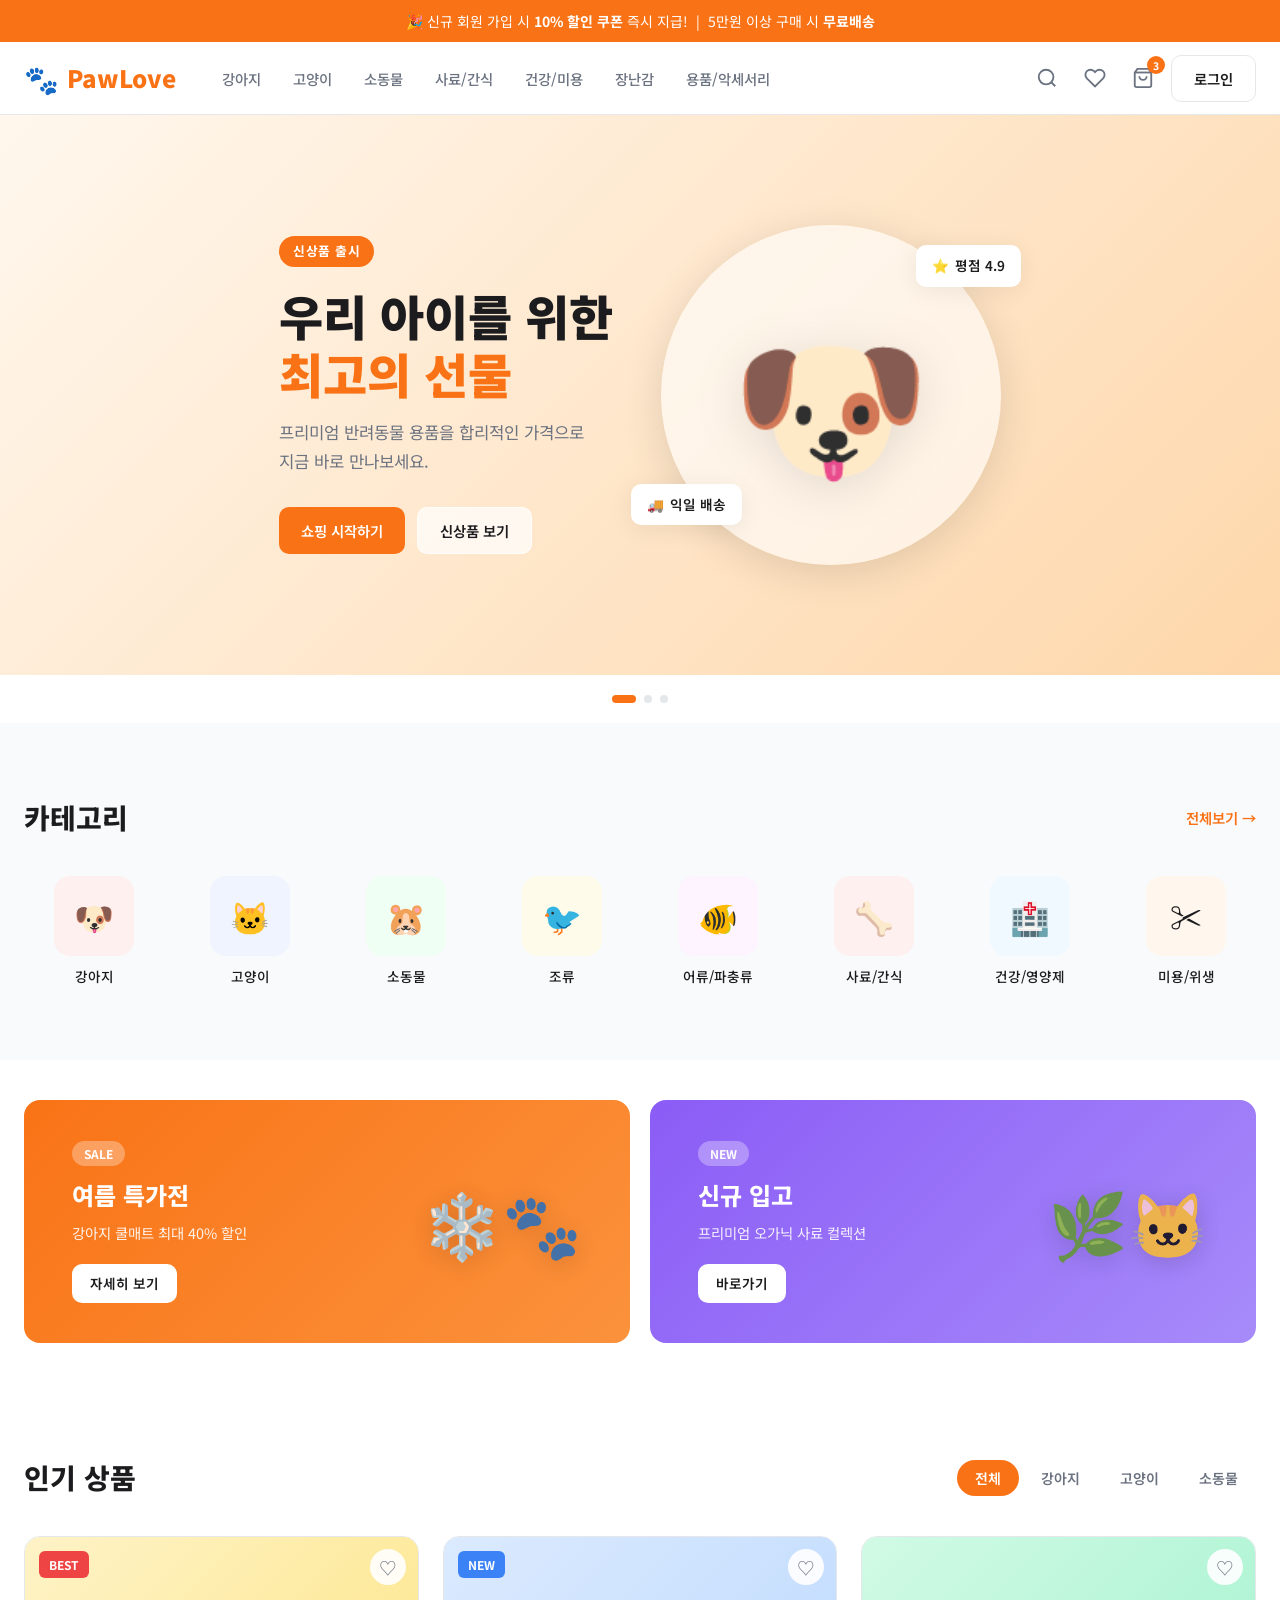
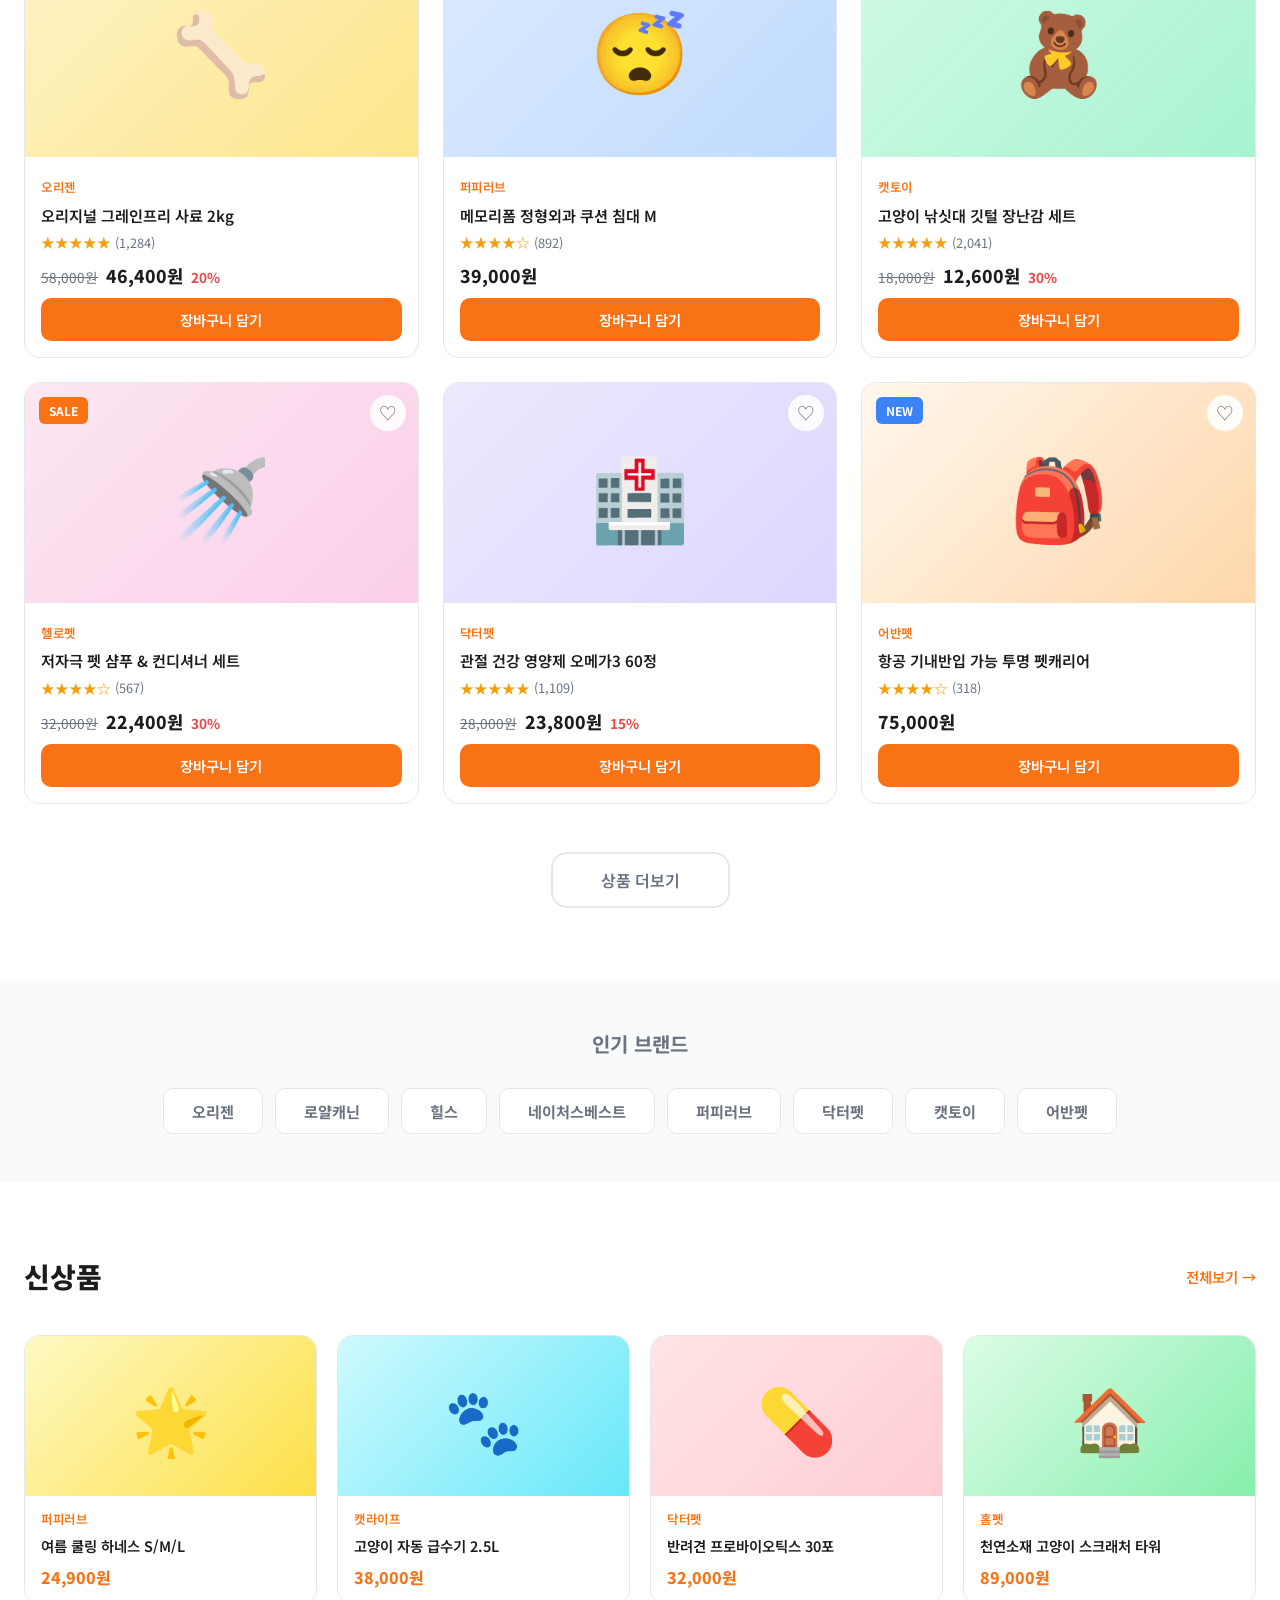
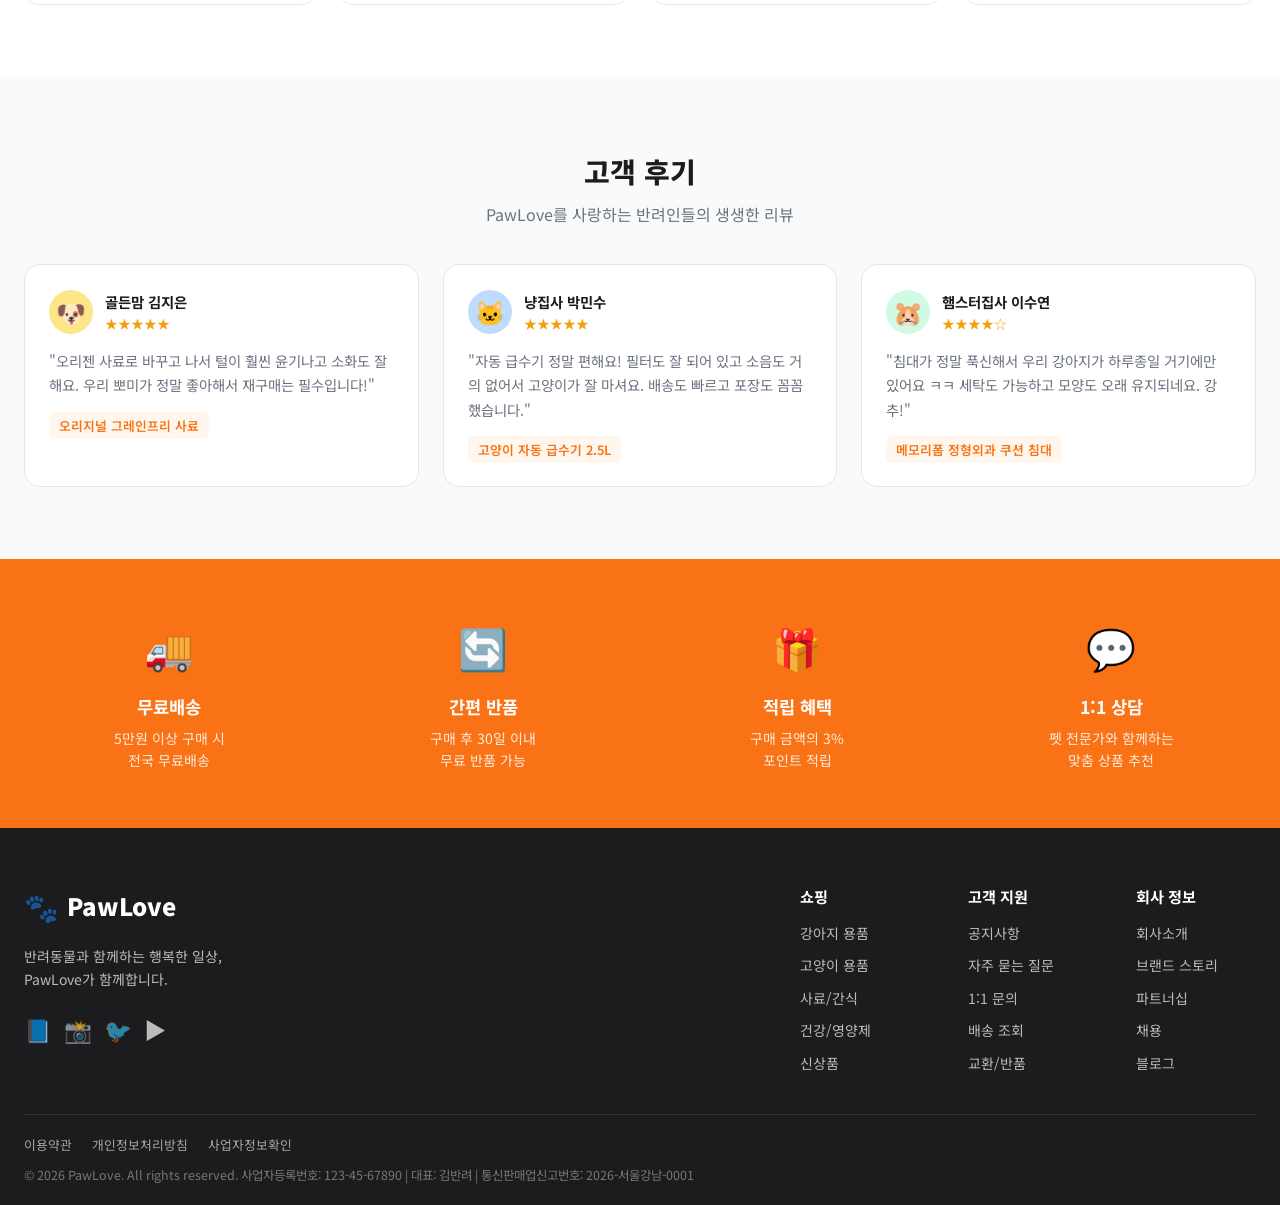
==== index.html @ 7b7ce366 "first commit" ====
<!DOCTYPE html>
<html lang="ko">
<head>
  <meta charset="UTF-8" />
  <meta name="viewport" content="width=device-width, initial-scale=1.0" />
  <title>PawLove - 반려동물 전문 쇼핑몰</title>
  <link rel="stylesheet" href="style.css" />
  <link href="https://fonts.googleapis.com/css2?family=Noto+Sans+KR:wght@300;400;500;700;900&display=swap" rel="stylesheet" />
</head>
<body>

  <!-- 상단 공지 배너 -->
  <div class="top-banner">
    <p>🎉 신규 회원 가입 시 <strong>10% 할인 쿠폰</strong> 즉시 지급! &nbsp;|&nbsp; 5만원 이상 구매 시 <strong>무료배송</strong></p>
  </div>

  <!-- 헤더 -->
  <header class="header">
    <div class="container header-inner">
      <a href="#" class="logo">
        <span class="logo-icon">🐾</span>
        <span class="logo-text">PawLove</span>
      </a>

      <nav class="nav">
        <a href="#">강아지</a>
        <a href="#">고양이</a>
        <a href="#">소동물</a>
        <a href="#">사료/간식</a>
        <a href="#">건강/미용</a>
        <a href="#">장난감</a>
        <a href="#">용품/악세서리</a>
      </nav>

      <div class="header-actions">
        <button class="icon-btn" title="검색">
          <svg width="22" height="22" viewBox="0 0 24 24" fill="none" stroke="currentColor" stroke-width="2"><circle cx="11" cy="11" r="8"/><path d="m21 21-4.35-4.35"/></svg>
        </button>
        <button class="icon-btn" title="찜목록">
          <svg width="22" height="22" viewBox="0 0 24 24" fill="none" stroke="currentColor" stroke-width="2"><path d="M20.84 4.61a5.5 5.5 0 0 0-7.78 0L12 5.67l-1.06-1.06a5.5 5.5 0 0 0-7.78 7.78l1.06 1.06L12 21.23l7.78-7.78 1.06-1.06a5.5 5.5 0 0 0 0-7.78z"/></svg>
        </button>
        <button class="icon-btn cart-btn" title="장바구니">
          <svg width="22" height="22" viewBox="0 0 24 24" fill="none" stroke="currentColor" stroke-width="2"><path d="M6 2 3 6v14a2 2 0 0 0 2 2h14a2 2 0 0 0 2-2V6l-3-4z"/><line x1="3" y1="6" x2="21" y2="6"/><path d="M16 10a4 4 0 0 1-8 0"/></svg>
          <span class="cart-count">3</span>
        </button>
        <a href="#" class="btn btn-outline">로그인</a>
      </div>
    </div>
  </header>

  <!-- 히어로 섹션 -->
  <section class="hero">
    <div class="hero-slides">
      <div class="hero-slide active" style="background: linear-gradient(135deg, #fff7ed 0%, #fed7aa 100%);">
        <div class="container hero-content">
          <div class="hero-text">
            <span class="hero-badge">신상품 출시</span>
            <h1>우리 아이를 위한<br /><span class="highlight">최고의 선물</span></h1>
            <p>프리미엄 반려동물 용품을 합리적인 가격으로<br />지금 바로 만나보세요.</p>
            <div class="hero-btns">
              <a href="#" class="btn btn-primary">쇼핑 시작하기</a>
              <a href="#" class="btn btn-ghost">신상품 보기</a>
            </div>
          </div>
          <div class="hero-image">
            <div class="hero-img-wrapper">
              <div class="floating-card card-1">
                <span>⭐</span> 평점 4.9
              </div>
              <div class="floating-card card-2">
                <span>🚚</span> 익일 배송
              </div>
              <div class="pet-emoji-hero">🐶</div>
            </div>
          </div>
        </div>
      </div>
    </div>

    <div class="hero-dots">
      <span class="dot active"></span>
      <span class="dot"></span>
      <span class="dot"></span>
    </div>
  </section>

  <!-- 카테고리 섹션 -->
  <section class="section categories-section">
    <div class="container">
      <div class="section-header">
        <h2>카테고리</h2>
        <a href="#" class="view-all">전체보기 →</a>
      </div>
      <div class="categories-grid">
        <a href="#" class="category-card">
          <div class="category-icon" style="background:#fff0f0;">🐶</div>
          <span>강아지</span>
        </a>
        <a href="#" class="category-card">
          <div class="category-icon" style="background:#f0f4ff;">🐱</div>
          <span>고양이</span>
        </a>
        <a href="#" class="category-card">
          <div class="category-icon" style="background:#f0fff4;">🐹</div>
          <span>소동물</span>
        </a>
        <a href="#" class="category-card">
          <div class="category-icon" style="background:#fffbeb;">🐦</div>
          <span>조류</span>
        </a>
        <a href="#" class="category-card">
          <div class="category-icon" style="background:#fdf4ff;">🐠</div>
          <span>어류/파충류</span>
        </a>
        <a href="#" class="category-card">
          <div class="category-icon" style="background:#fff0f0;">🦴</div>
          <span>사료/간식</span>
        </a>
        <a href="#" class="category-card">
          <div class="category-icon" style="background:#f0f9ff;">🏥</div>
          <span>건강/영양제</span>
        </a>
        <a href="#" class="category-card">
          <div class="category-icon" style="background:#fff7ed;">✂️</div>
          <span>미용/위생</span>
        </a>
      </div>
    </div>
  </section>

  <!-- 프로모션 배너 -->
  <section class="promo-banners">
    <div class="container">
      <div class="promo-grid">
        <div class="promo-card promo-orange">
          <div class="promo-text">
            <span class="promo-tag">SALE</span>
            <h3>여름 특가전</h3>
            <p>강아지 쿨매트 최대 40% 할인</p>
            <a href="#" class="btn btn-white">자세히 보기</a>
          </div>
          <div class="promo-emoji">❄️🐾</div>
        </div>
        <div class="promo-card promo-purple">
          <div class="promo-text">
            <span class="promo-tag">NEW</span>
            <h3>신규 입고</h3>
            <p>프리미엄 오가닉 사료 컬렉션</p>
            <a href="#" class="btn btn-white">바로가기</a>
          </div>
          <div class="promo-emoji">🌿🐱</div>
        </div>
      </div>
    </div>
  </section>

  <!-- 인기 상품 -->
  <section class="section products-section">
    <div class="container">
      <div class="section-header">
        <h2>인기 상품</h2>
        <div class="tab-group">
          <button class="tab active">전체</button>
          <button class="tab">강아지</button>
          <button class="tab">고양이</button>
          <button class="tab">소동물</button>
        </div>
      </div>

      <div class="products-grid">

        <div class="product-card">
          <div class="product-img" style="background: linear-gradient(135deg, #fef3c7, #fde68a);">
            <div class="product-emoji">🦴</div>
            <span class="badge badge-hot">BEST</span>
            <button class="wish-btn">♡</button>
          </div>
          <div class="product-info">
            <span class="product-brand">오리젠</span>
            <h3 class="product-name">오리지널 그레인프리 사료 2kg</h3>
            <div class="product-rating">
              <span class="stars">★★★★★</span>
              <span class="review-count">(1,284)</span>
            </div>
            <div class="product-price">
              <span class="original-price">58,000원</span>
              <span class="sale-price">46,400원</span>
              <span class="discount-rate">20%</span>
            </div>
          </div>
          <button class="btn btn-primary add-cart">장바구니 담기</button>
        </div>

        <div class="product-card">
          <div class="product-img" style="background: linear-gradient(135deg, #dbeafe, #bfdbfe);">
            <div class="product-emoji">😴</div>
            <span class="badge badge-new">NEW</span>
            <button class="wish-btn">♡</button>
          </div>
          <div class="product-info">
            <span class="product-brand">퍼피러브</span>
            <h3 class="product-name">메모리폼 정형외과 쿠션 침대 M</h3>
            <div class="product-rating">
              <span class="stars">★★★★☆</span>
              <span class="review-count">(892)</span>
            </div>
            <div class="product-price">
              <span class="sale-price">39,000원</span>
            </div>
          </div>
          <button class="btn btn-primary add-cart">장바구니 담기</button>
        </div>

        <div class="product-card">
          <div class="product-img" style="background: linear-gradient(135deg, #d1fae5, #a7f3d0);">
            <div class="product-emoji">🧸</div>
            <button class="wish-btn">♡</button>
          </div>
          <div class="product-info">
            <span class="product-brand">캣토이</span>
            <h3 class="product-name">고양이 낚싯대 깃털 장난감 세트</h3>
            <div class="product-rating">
              <span class="stars">★★★★★</span>
              <span class="review-count">(2,041)</span>
            </div>
            <div class="product-price">
              <span class="original-price">18,000원</span>
              <span class="sale-price">12,600원</span>
              <span class="discount-rate">30%</span>
            </div>
          </div>
          <button class="btn btn-primary add-cart">장바구니 담기</button>
        </div>

        <div class="product-card">
          <div class="product-img" style="background: linear-gradient(135deg, #fce7f3, #fbcfe8);">
            <div class="product-emoji">🚿</div>
            <span class="badge badge-sale">SALE</span>
            <button class="wish-btn">♡</button>
          </div>
          <div class="product-info">
            <span class="product-brand">헬로펫</span>
            <h3 class="product-name">저자극 펫 샴푸 & 컨디셔너 세트</h3>
            <div class="product-rating">
              <span class="stars">★★★★☆</span>
              <span class="review-count">(567)</span>
            </div>
            <div class="product-price">
              <span class="original-price">32,000원</span>
              <span class="sale-price">22,400원</span>
              <span class="discount-rate">30%</span>
            </div>
          </div>
          <button class="btn btn-primary add-cart">장바구니 담기</button>
        </div>

        <div class="product-card">
          <div class="product-img" style="background: linear-gradient(135deg, #ede9fe, #ddd6fe);">
            <div class="product-emoji">🏥</div>
            <button class="wish-btn">♡</button>
          </div>
          <div class="product-info">
            <span class="product-brand">닥터펫</span>
            <h3 class="product-name">관절 건강 영양제 오메가3 60정</h3>
            <div class="product-rating">
              <span class="stars">★★★★★</span>
              <span class="review-count">(1,109)</span>
            </div>
            <div class="product-price">
              <span class="original-price">28,000원</span>
              <span class="sale-price">23,800원</span>
              <span class="discount-rate">15%</span>
            </div>
          </div>
          <button class="btn btn-primary add-cart">장바구니 담기</button>
        </div>

        <div class="product-card">
          <div class="product-img" style="background: linear-gradient(135deg, #fff7ed, #fed7aa);">
            <div class="product-emoji">🎒</div>
            <span class="badge badge-new">NEW</span>
            <button class="wish-btn">♡</button>
          </div>
          <div class="product-info">
            <span class="product-brand">어반펫</span>
            <h3 class="product-name">항공 기내반입 가능 투명 펫캐리어</h3>
            <div class="product-rating">
              <span class="stars">★★★★☆</span>
              <span class="review-count">(318)</span>
            </div>
            <div class="product-price">
              <span class="sale-price">75,000원</span>
            </div>
          </div>
          <button class="btn btn-primary add-cart">장바구니 담기</button>
        </div>

      </div>

      <div class="load-more-wrap">
        <button class="btn btn-outline-large">상품 더보기</button>
      </div>
    </div>
  </section>

  <!-- 브랜드 파트너 -->
  <section class="brands-section">
    <div class="container">
      <h2 class="brands-title">인기 브랜드</h2>
      <div class="brands-strip">
        <div class="brand-item">오리젠</div>
        <div class="brand-item">로얄캐닌</div>
        <div class="brand-item">힐스</div>
        <div class="brand-item">네이처스베스트</div>
        <div class="brand-item">퍼피러브</div>
        <div class="brand-item">닥터펫</div>
        <div class="brand-item">캣토이</div>
        <div class="brand-item">어반펫</div>
      </div>
    </div>
  </section>

  <!-- 신상품 섹션 -->
  <section class="section new-arrivals">
    <div class="container">
      <div class="section-header">
        <h2>신상품</h2>
        <a href="#" class="view-all">전체보기 →</a>
      </div>
      <div class="new-arrivals-grid">

        <div class="new-arrival-card">
          <div class="na-img" style="background:linear-gradient(135deg,#fef9c3,#fde047);">
            <div class="na-emoji">🌟</div>
          </div>
          <div class="na-info">
            <span class="product-brand">퍼피러브</span>
            <h4>여름 쿨링 하네스 S/M/L</h4>
            <span class="na-price">24,900원</span>
          </div>
        </div>

        <div class="new-arrival-card">
          <div class="na-img" style="background:linear-gradient(135deg,#cffafe,#67e8f9);">
            <div class="na-emoji">🐾</div>
          </div>
          <div class="na-info">
            <span class="product-brand">캣라이프</span>
            <h4>고양이 자동 급수기 2.5L</h4>
            <span class="na-price">38,000원</span>
          </div>
        </div>

        <div class="new-arrival-card">
          <div class="na-img" style="background:linear-gradient(135deg,#ffe4e6,#fecdd3);">
            <div class="na-emoji">💊</div>
          </div>
          <div class="na-info">
            <span class="product-brand">닥터펫</span>
            <h4>반려견 프로바이오틱스 30포</h4>
            <span class="na-price">32,000원</span>
          </div>
        </div>

        <div class="new-arrival-card">
          <div class="na-img" style="background:linear-gradient(135deg,#dcfce7,#86efac);">
            <div class="na-emoji">🏠</div>
          </div>
          <div class="na-info">
            <span class="product-brand">홈펫</span>
            <h4>천연소재 고양이 스크래처 타워</h4>
            <span class="na-price">89,000원</span>
          </div>
        </div>

      </div>
    </div>
  </section>

  <!-- 고객 후기 -->
  <section class="section reviews-section">
    <div class="container">
      <div class="section-header center">
        <h2>고객 후기</h2>
        <p>PawLove를 사랑하는 반려인들의 생생한 리뷰</p>
      </div>
      <div class="reviews-grid">

        <div class="review-card">
          <div class="review-top">
            <div class="reviewer-avatar" style="background:#fde68a;">🐶</div>
            <div>
              <strong>골든맘 김지은</strong>
              <div class="stars small">★★★★★</div>
            </div>
          </div>
          <p class="review-text">"오리젠 사료로 바꾸고 나서 털이 훨씬 윤기나고 소화도 잘 해요. 우리 뽀미가 정말 좋아해서 재구매는 필수입니다!"</p>
          <span class="review-product">오리지널 그레인프리 사료</span>
        </div>

        <div class="review-card">
          <div class="review-top">
            <div class="reviewer-avatar" style="background:#bfdbfe;">🐱</div>
            <div>
              <strong>냥집사 박민수</strong>
              <div class="stars small">★★★★★</div>
            </div>
          </div>
          <p class="review-text">"자동 급수기 정말 편해요! 필터도 잘 되어 있고 소음도 거의 없어서 고양이가 잘 마셔요. 배송도 빠르고 포장도 꼼꼼했습니다."</p>
          <span class="review-product">고양이 자동 급수기 2.5L</span>
        </div>

        <div class="review-card">
          <div class="review-top">
            <div class="reviewer-avatar" style="background:#d1fae5;">🐹</div>
            <div>
              <strong>햄스터집사 이수연</strong>
              <div class="stars small">★★★★☆</div>
            </div>
          </div>
          <p class="review-text">"침대가 정말 푹신해서 우리 강아지가 하루종일 거기에만 있어요 ㅋㅋ 세탁도 가능하고 모양도 오래 유지되네요. 강추!"</p>
          <span class="review-product">메모리폼 정형외과 쿠션 침대</span>
        </div>

      </div>
    </div>
  </section>

  <!-- 혜택 섹션 -->
  <section class="benefits-section">
    <div class="container">
      <div class="benefits-grid">
        <div class="benefit-item">
          <div class="benefit-icon">🚚</div>
          <h4>무료배송</h4>
          <p>5만원 이상 구매 시<br />전국 무료배송</p>
        </div>
        <div class="benefit-item">
          <div class="benefit-icon">🔄</div>
          <h4>간편 반품</h4>
          <p>구매 후 30일 이내<br />무료 반품 가능</p>
        </div>
        <div class="benefit-item">
          <div class="benefit-icon">🎁</div>
          <h4>적립 혜택</h4>
          <p>구매 금액의 3%<br />포인트 적립</p>
        </div>
        <div class="benefit-item">
          <div class="benefit-icon">💬</div>
          <h4>1:1 상담</h4>
          <p>펫 전문가와 함께하는<br />맞춤 상품 추천</p>
        </div>
      </div>
    </div>
  </section>

  <!-- 푸터 -->
  <footer class="footer">
    <div class="container">
      <div class="footer-top">
        <div class="footer-brand">
          <a href="#" class="logo">
            <span class="logo-icon">🐾</span>
            <span class="logo-text" style="color:#fff;">PawLove</span>
          </a>
          <p>반려동물과 함께하는 행복한 일상,<br />PawLove가 함께합니다.</p>
          <div class="social-links">
            <a href="#">📘</a>
            <a href="#">📸</a>
            <a href="#">🐦</a>
            <a href="#">▶️</a>
          </div>
        </div>

        <div class="footer-links">
          <div class="footer-col">
            <h5>쇼핑</h5>
            <a href="#">강아지 용품</a>
            <a href="#">고양이 용품</a>
            <a href="#">사료/간식</a>
            <a href="#">건강/영양제</a>
            <a href="#">신상품</a>
          </div>
          <div class="footer-col">
            <h5>고객 지원</h5>
            <a href="#">공지사항</a>
            <a href="#">자주 묻는 질문</a>
            <a href="#">1:1 문의</a>
            <a href="#">배송 조회</a>
            <a href="#">교환/반품</a>
          </div>
          <div class="footer-col">
            <h5>회사 정보</h5>
            <a href="#">회사소개</a>
            <a href="#">브랜드 스토리</a>
            <a href="#">파트너십</a>
            <a href="#">채용</a>
            <a href="#">블로그</a>
          </div>
        </div>
      </div>

      <div class="footer-bottom">
        <div class="footer-legal">
          <a href="#">이용약관</a>
          <a href="#">개인정보처리방침</a>
          <a href="#">사업자정보확인</a>
        </div>
        <p class="copyright">© 2026 PawLove. All rights reserved. 사업자등록번호: 123-45-67890 | 대표: 김반려 | 통신판매업신고번호: 2026-서울강남-0001</p>
      </div>
    </div>
  </footer>

  <script src="script.js"></script>
</body>
</html>
---- style.css ----
/* ===== RESET & BASE ===== */
*, *::before, *::after { box-sizing: border-box; margin: 0; padding: 0; }

:root {
  --primary: #f97316;
  --primary-dark: #ea580c;
  --primary-light: #fff7ed;
  --text: #1c1c1e;
  --text-muted: #6b7280;
  --border: #e5e7eb;
  --bg: #f9fafb;
  --white: #ffffff;
  --radius: 16px;
  --radius-sm: 10px;
  --shadow: 0 4px 24px rgba(0,0,0,.07);
  --shadow-md: 0 8px 40px rgba(0,0,0,.12);
}

html { scroll-behavior: smooth; }

body {
  font-family: 'Noto Sans KR', sans-serif;
  color: var(--text);
  background: var(--white);
  line-height: 1.6;
}

a { text-decoration: none; color: inherit; }
button { cursor: pointer; border: none; background: none; font-family: inherit; }
img { display: block; max-width: 100%; }

.container {
  max-width: 1280px;
  margin: 0 auto;
  padding: 0 24px;
}

.section { padding: 72px 0; }

/* ===== TOP BANNER ===== */
.top-banner {
  background: var(--primary);
  color: #fff;
  text-align: center;
  padding: 10px;
  font-size: 0.875rem;
}

/* ===== HEADER ===== */
.header {
  position: sticky;
  top: 0;
  background: rgba(255,255,255,.95);
  backdrop-filter: blur(12px);
  border-bottom: 1px solid var(--border);
  z-index: 100;
}

.header-inner {
  display: flex;
  align-items: center;
  gap: 32px;
  height: 72px;
}

.logo {
  display: flex;
  align-items: center;
  gap: 8px;
  font-weight: 900;
  font-size: 1.5rem;
  flex-shrink: 0;
}

.logo-icon { font-size: 1.75rem; }
.logo-text { color: var(--primary); }

.nav {
  display: flex;
  gap: 4px;
  flex: 1;
}

.nav a {
  padding: 8px 14px;
  border-radius: 8px;
  font-size: 0.9rem;
  font-weight: 500;
  color: var(--text-muted);
  transition: all .2s;
  white-space: nowrap;
}

.nav a:hover {
  color: var(--primary);
  background: var(--primary-light);
}

.header-actions {
  display: flex;
  align-items: center;
  gap: 8px;
  flex-shrink: 0;
}

.icon-btn {
  width: 40px;
  height: 40px;
  border-radius: 50%;
  display: flex;
  align-items: center;
  justify-content: center;
  color: var(--text-muted);
  transition: all .2s;
  position: relative;
}

.icon-btn:hover { background: var(--bg); color: var(--text); }

.cart-count {
  position: absolute;
  top: -2px; right: -2px;
  background: var(--primary);
  color: #fff;
  font-size: 0.65rem;
  font-weight: 700;
  width: 18px; height: 18px;
  border-radius: 50%;
  display: flex;
  align-items: center;
  justify-content: center;
}

/* ===== BUTTONS ===== */
.btn {
  display: inline-flex;
  align-items: center;
  justify-content: center;
  padding: 11px 22px;
  border-radius: var(--radius-sm);
  font-size: 0.9rem;
  font-weight: 600;
  transition: all .2s;
  white-space: nowrap;
}

.btn-primary {
  background: var(--primary);
  color: #fff;
}
.btn-primary:hover { background: var(--primary-dark); transform: translateY(-1px); box-shadow: 0 4px 16px rgba(249,115,22,.35); }

.btn-outline {
  border: 1.5px solid var(--border);
  color: var(--text);
}
.btn-outline:hover { border-color: var(--primary); color: var(--primary); }

.btn-ghost {
  background: rgba(255,255,255,.7);
  color: var(--text);
  border: 1.5px solid rgba(255,255,255,.8);
}
.btn-ghost:hover { background: #fff; }

.btn-white {
  background: #fff;
  color: var(--text);
  font-size: 0.85rem;
  padding: 9px 18px;
}
.btn-white:hover { background: var(--bg); }

.btn-outline-large {
  border: 2px solid var(--border);
  color: var(--text-muted);
  padding: 14px 48px;
  border-radius: var(--radius);
  font-size: 1rem;
}
.btn-outline-large:hover { border-color: var(--primary); color: var(--primary); }

/* ===== HERO ===== */
.hero { position: relative; overflow: hidden; }

.hero-slide {
  min-height: 560px;
  display: none;
}
.hero-slide.active { display: flex; }

.hero-content {
  display: flex;
  align-items: center;
  justify-content: space-between;
  gap: 48px;
  min-height: 560px;
  padding-top: 60px;
  padding-bottom: 60px;
}

.hero-text { max-width: 520px; }

.hero-badge {
  display: inline-block;
  background: var(--primary);
  color: #fff;
  font-size: 0.8rem;
  font-weight: 700;
  padding: 5px 14px;
  border-radius: 100px;
  margin-bottom: 20px;
  letter-spacing: 0.5px;
}

.hero-text h1 {
  font-size: clamp(2rem, 4vw, 3rem);
  font-weight: 900;
  line-height: 1.2;
  margin-bottom: 16px;
}

.highlight { color: var(--primary); }

.hero-text p {
  color: var(--text-muted);
  font-size: 1.05rem;
  margin-bottom: 32px;
  line-height: 1.7;
}

.hero-btns { display: flex; gap: 12px; }

.hero-image { flex-shrink: 0; }

.hero-img-wrapper {
  width: 340px;
  height: 340px;
  background: rgba(255,255,255,.6);
  border-radius: 50%;
  display: flex;
  align-items: center;
  justify-content: center;
  position: relative;
  box-shadow: var(--shadow-md);
}

.pet-emoji-hero {
  font-size: 10rem;
  line-height: 1;
  filter: drop-shadow(0 8px 24px rgba(0,0,0,.1));
  animation: float 3s ease-in-out infinite;
}

@keyframes float {
  0%, 100% { transform: translateY(0); }
  50% { transform: translateY(-12px); }
}

.floating-card {
  position: absolute;
  background: #fff;
  border-radius: var(--radius-sm);
  padding: 10px 16px;
  font-size: 0.85rem;
  font-weight: 600;
  box-shadow: var(--shadow);
  display: flex;
  align-items: center;
  gap: 6px;
  white-space: nowrap;
}

.card-1 { top: 20px; right: -20px; }
.card-2 { bottom: 40px; left: -30px; }

.hero-dots {
  display: flex;
  justify-content: center;
  gap: 8px;
  padding: 20px;
}

.dot {
  width: 8px; height: 8px;
  border-radius: 50%;
  background: var(--border);
  cursor: pointer;
  transition: all .3s;
}
.dot.active { background: var(--primary); width: 24px; border-radius: 4px; }

/* ===== SECTION HEADER ===== */
.section-header {
  display: flex;
  align-items: center;
  justify-content: space-between;
  margin-bottom: 36px;
}

.section-header h2 {
  font-size: 1.75rem;
  font-weight: 800;
}

.section-header.center { flex-direction: column; text-align: center; gap: 8px; }
.section-header.center p { color: var(--text-muted); }

.view-all {
  color: var(--primary);
  font-weight: 600;
  font-size: 0.9rem;
  transition: gap .2s;
}
.view-all:hover { text-decoration: underline; }

/* ===== CATEGORIES ===== */
.categories-section { background: var(--bg); }

.categories-grid {
  display: grid;
  grid-template-columns: repeat(8, 1fr);
  gap: 16px;
}

.category-card {
  display: flex;
  flex-direction: column;
  align-items: center;
  gap: 10px;
  text-decoration: none;
  color: var(--text);
  transition: transform .2s;
}

.category-card:hover { transform: translateY(-4px); }

.category-icon {
  width: 80px;
  height: 80px;
  border-radius: var(--radius);
  display: flex;
  align-items: center;
  justify-content: center;
  font-size: 2rem;
  transition: box-shadow .2s;
}

.category-card:hover .category-icon { box-shadow: var(--shadow-md); }

.category-card span {
  font-size: 0.85rem;
  font-weight: 500;
  text-align: center;
}

/* ===== PROMO BANNERS ===== */
.promo-banners { padding: 40px 0; }

.promo-grid {
  display: grid;
  grid-template-columns: 1fr 1fr;
  gap: 20px;
}

.promo-card {
  border-radius: var(--radius);
  padding: 40px 48px;
  display: flex;
  align-items: center;
  justify-content: space-between;
  overflow: hidden;
  position: relative;
}

.promo-orange { background: linear-gradient(135deg, #f97316, #fb923c); color: #fff; }
.promo-purple { background: linear-gradient(135deg, #8b5cf6, #a78bfa); color: #fff; }

.promo-tag {
  display: inline-block;
  background: rgba(255,255,255,.3);
  padding: 3px 12px;
  border-radius: 100px;
  font-size: 0.75rem;
  font-weight: 700;
  margin-bottom: 10px;
}

.promo-text h3 { font-size: 1.5rem; font-weight: 800; margin-bottom: 6px; }
.promo-text p { font-size: 0.9rem; opacity: 0.9; margin-bottom: 20px; }

.promo-emoji {
  font-size: 4rem;
  opacity: 0.8;
  filter: drop-shadow(0 4px 12px rgba(0,0,0,.2));
}

/* ===== PRODUCTS ===== */
.tab-group { display: flex; gap: 4px; }

.tab {
  padding: 8px 18px;
  border-radius: 100px;
  font-size: 0.875rem;
  font-weight: 600;
  color: var(--text-muted);
  transition: all .2s;
}
.tab:hover { background: var(--bg); }
.tab.active { background: var(--primary); color: #fff; }

.products-grid {
  display: grid;
  grid-template-columns: repeat(3, 1fr);
  gap: 24px;
}

.product-card {
  border-radius: var(--radius);
  border: 1px solid var(--border);
  overflow: hidden;
  background: #fff;
  transition: box-shadow .25s, transform .25s;
  display: flex;
  flex-direction: column;
}

.product-card:hover {
  box-shadow: var(--shadow-md);
  transform: translateY(-4px);
}

.product-img {
  height: 220px;
  display: flex;
  align-items: center;
  justify-content: center;
  position: relative;
}

.product-emoji { font-size: 5rem; }

.badge {
  position: absolute;
  top: 14px; left: 14px;
  padding: 4px 10px;
  border-radius: 6px;
  font-size: 0.75rem;
  font-weight: 700;
}

.badge-hot { background: #ef4444; color: #fff; }
.badge-new { background: #3b82f6; color: #fff; }
.badge-sale { background: var(--primary); color: #fff; }

.wish-btn {
  position: absolute;
  top: 12px; right: 12px;
  width: 36px; height: 36px;
  background: rgba(255,255,255,.9);
  border-radius: 50%;
  display: flex;
  align-items: center;
  justify-content: center;
  font-size: 1.1rem;
  color: var(--text-muted);
  transition: all .2s;
}
.wish-btn:hover { color: #ef4444; transform: scale(1.1); }

.product-info {
  padding: 16px 16px 8px;
  flex: 1;
}

.product-brand {
  font-size: 0.78rem;
  font-weight: 600;
  color: var(--primary);
  text-transform: uppercase;
  letter-spacing: 0.5px;
}

.product-name {
  font-size: 0.95rem;
  font-weight: 600;
  margin: 6px 0;
  line-height: 1.4;
}

.product-rating {
  display: flex;
  align-items: center;
  gap: 4px;
  margin-bottom: 8px;
}

.stars { color: #f59e0b; font-size: 0.85rem; }
.stars.small { font-size: 0.8rem; }
.review-count { font-size: 0.8rem; color: var(--text-muted); }

.product-price { display: flex; align-items: baseline; gap: 8px; }

.original-price {
  font-size: 0.85rem;
  color: var(--text-muted);
  text-decoration: line-through;
}

.sale-price { font-size: 1.1rem; font-weight: 800; color: var(--text); }

.discount-rate {
  font-size: 0.85rem;
  font-weight: 700;
  color: #ef4444;
}

.add-cart {
  margin: 0 16px 16px;
  width: calc(100% - 32px);
  border-radius: var(--radius-sm);
}

.load-more-wrap {
  display: flex;
  justify-content: center;
  margin-top: 48px;
}

/* ===== BRANDS ===== */
.brands-section {
  background: var(--bg);
  padding: 48px 0;
}

.brands-title {
  text-align: center;
  font-size: 1.25rem;
  font-weight: 700;
  margin-bottom: 28px;
  color: var(--text-muted);
}

.brands-strip {
  display: flex;
  justify-content: center;
  flex-wrap: wrap;
  gap: 12px;
}

.brand-item {
  background: #fff;
  border: 1.5px solid var(--border);
  border-radius: var(--radius-sm);
  padding: 10px 28px;
  font-weight: 700;
  font-size: 0.95rem;
  color: var(--text-muted);
  transition: all .2s;
  cursor: pointer;
}

.brand-item:hover {
  border-color: var(--primary);
  color: var(--primary);
  background: var(--primary-light);
}

/* ===== NEW ARRIVALS ===== */
.new-arrivals-grid {
  display: grid;
  grid-template-columns: repeat(4, 1fr);
  gap: 20px;
}

.new-arrival-card {
  border-radius: var(--radius);
  overflow: hidden;
  border: 1px solid var(--border);
  transition: all .25s;
  cursor: pointer;
}

.new-arrival-card:hover {
  box-shadow: var(--shadow);
  transform: translateY(-3px);
}

.na-img {
  height: 160px;
  display: flex;
  align-items: center;
  justify-content: center;
}

.na-emoji { font-size: 4rem; }

.na-info {
  padding: 14px 16px;
  background: #fff;
}

.na-info span.product-brand { display: block; margin-bottom: 4px; }
.na-info h4 { font-size: 0.9rem; font-weight: 600; margin-bottom: 8px; }
.na-price { font-size: 1rem; font-weight: 800; color: var(--primary); }

/* ===== REVIEWS ===== */
.reviews-section { background: var(--bg); }

.reviews-grid {
  display: grid;
  grid-template-columns: repeat(3, 1fr);
  gap: 24px;
  margin-top: 16px;
}

.review-card {
  background: #fff;
  border-radius: var(--radius);
  padding: 24px;
  border: 1px solid var(--border);
  transition: box-shadow .2s;
}

.review-card:hover { box-shadow: var(--shadow); }

.review-top {
  display: flex;
  align-items: center;
  gap: 12px;
  margin-bottom: 14px;
}

.reviewer-avatar {
  width: 44px; height: 44px;
  border-radius: 50%;
  display: flex;
  align-items: center;
  justify-content: center;
  font-size: 1.5rem;
  flex-shrink: 0;
}

.review-top strong { font-size: 0.9rem; }

.review-text {
  font-size: 0.9rem;
  color: var(--text-muted);
  line-height: 1.7;
  margin-bottom: 14px;
}

.review-product {
  font-size: 0.8rem;
  color: var(--primary);
  font-weight: 600;
  background: var(--primary-light);
  padding: 4px 10px;
  border-radius: 6px;
}

/* ===== BENEFITS ===== */
.benefits-section {
  background: var(--primary);
  padding: 56px 0;
}

.benefits-grid {
  display: grid;
  grid-template-columns: repeat(4, 1fr);
  gap: 24px;
}

.benefit-item {
  text-align: center;
  color: #fff;
}

.benefit-icon { font-size: 2.5rem; margin-bottom: 14px; }
.benefit-item h4 { font-size: 1.1rem; font-weight: 700; margin-bottom: 6px; }
.benefit-item p { font-size: 0.875rem; opacity: 0.85; line-height: 1.6; }

/* ===== FOOTER ===== */
.footer { background: #1c1c1e; color: rgba(255,255,255,.7); }

.footer-top {
  display: flex;
  gap: 80px;
  padding: 56px 0 40px;
}

.footer-brand { flex-shrink: 0; max-width: 260px; }

.footer-brand .logo { margin-bottom: 16px; }

.footer-brand p {
  font-size: 0.875rem;
  line-height: 1.7;
  margin-bottom: 20px;
}

.social-links {
  display: flex;
  gap: 12px;
}

.social-links a {
  font-size: 1.4rem;
  transition: transform .2s;
}
.social-links a:hover { transform: scale(1.2); }

.footer-links {
  display: flex;
  gap: 48px;
  flex: 1;
  justify-content: flex-end;
}

.footer-col {
  display: flex;
  flex-direction: column;
  gap: 10px;
  min-width: 120px;
}

.footer-col h5 {
  color: #fff;
  font-size: 0.95rem;
  font-weight: 700;
  margin-bottom: 4px;
}

.footer-col a {
  font-size: 0.875rem;
  transition: color .2s;
}
.footer-col a:hover { color: var(--primary); }

.footer-bottom {
  border-top: 1px solid rgba(255,255,255,.1);
  padding: 20px 0;
  display: flex;
  flex-direction: column;
  gap: 10px;
}

.footer-legal {
  display: flex;
  gap: 20px;
}

.footer-legal a {
  font-size: 0.8rem;
  color: rgba(255,255,255,.6);
}
.footer-legal a:hover { color: #fff; }

.copyright { font-size: 0.78rem; color: rgba(255,255,255,.4); }
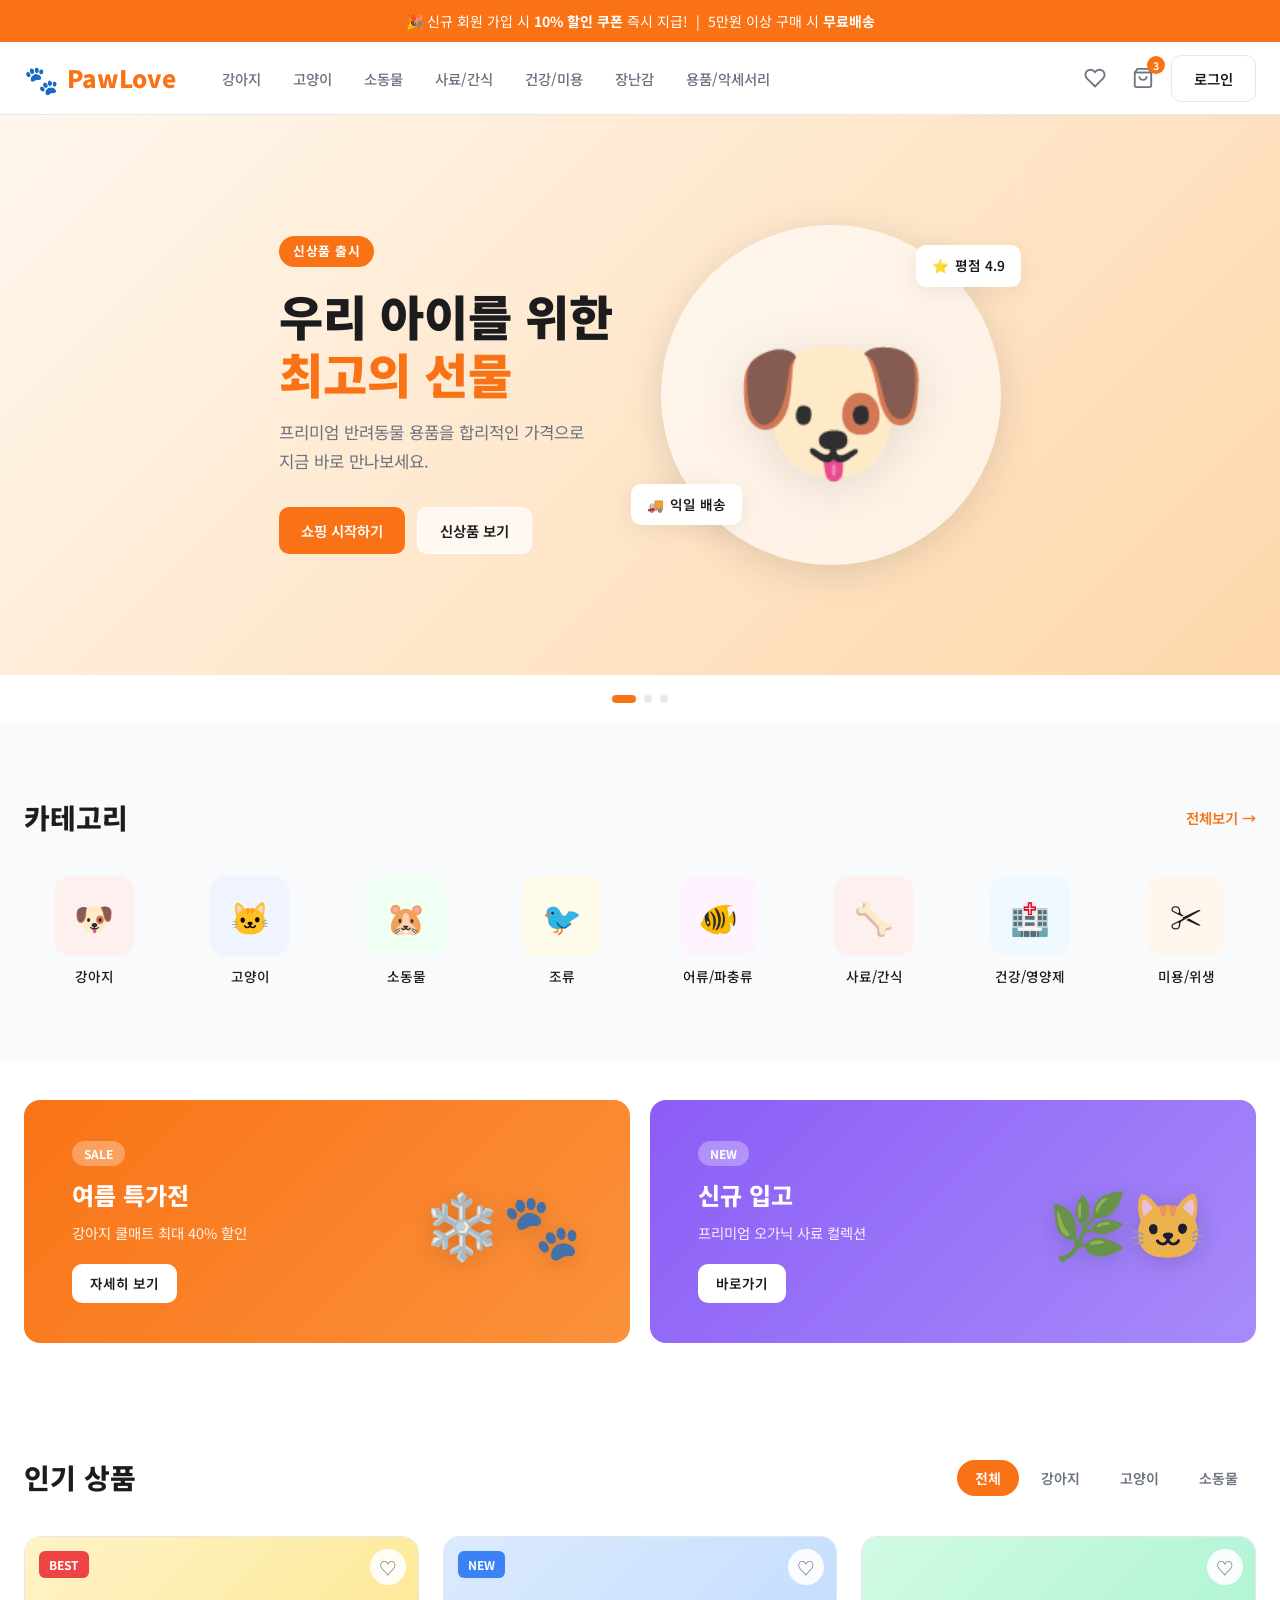
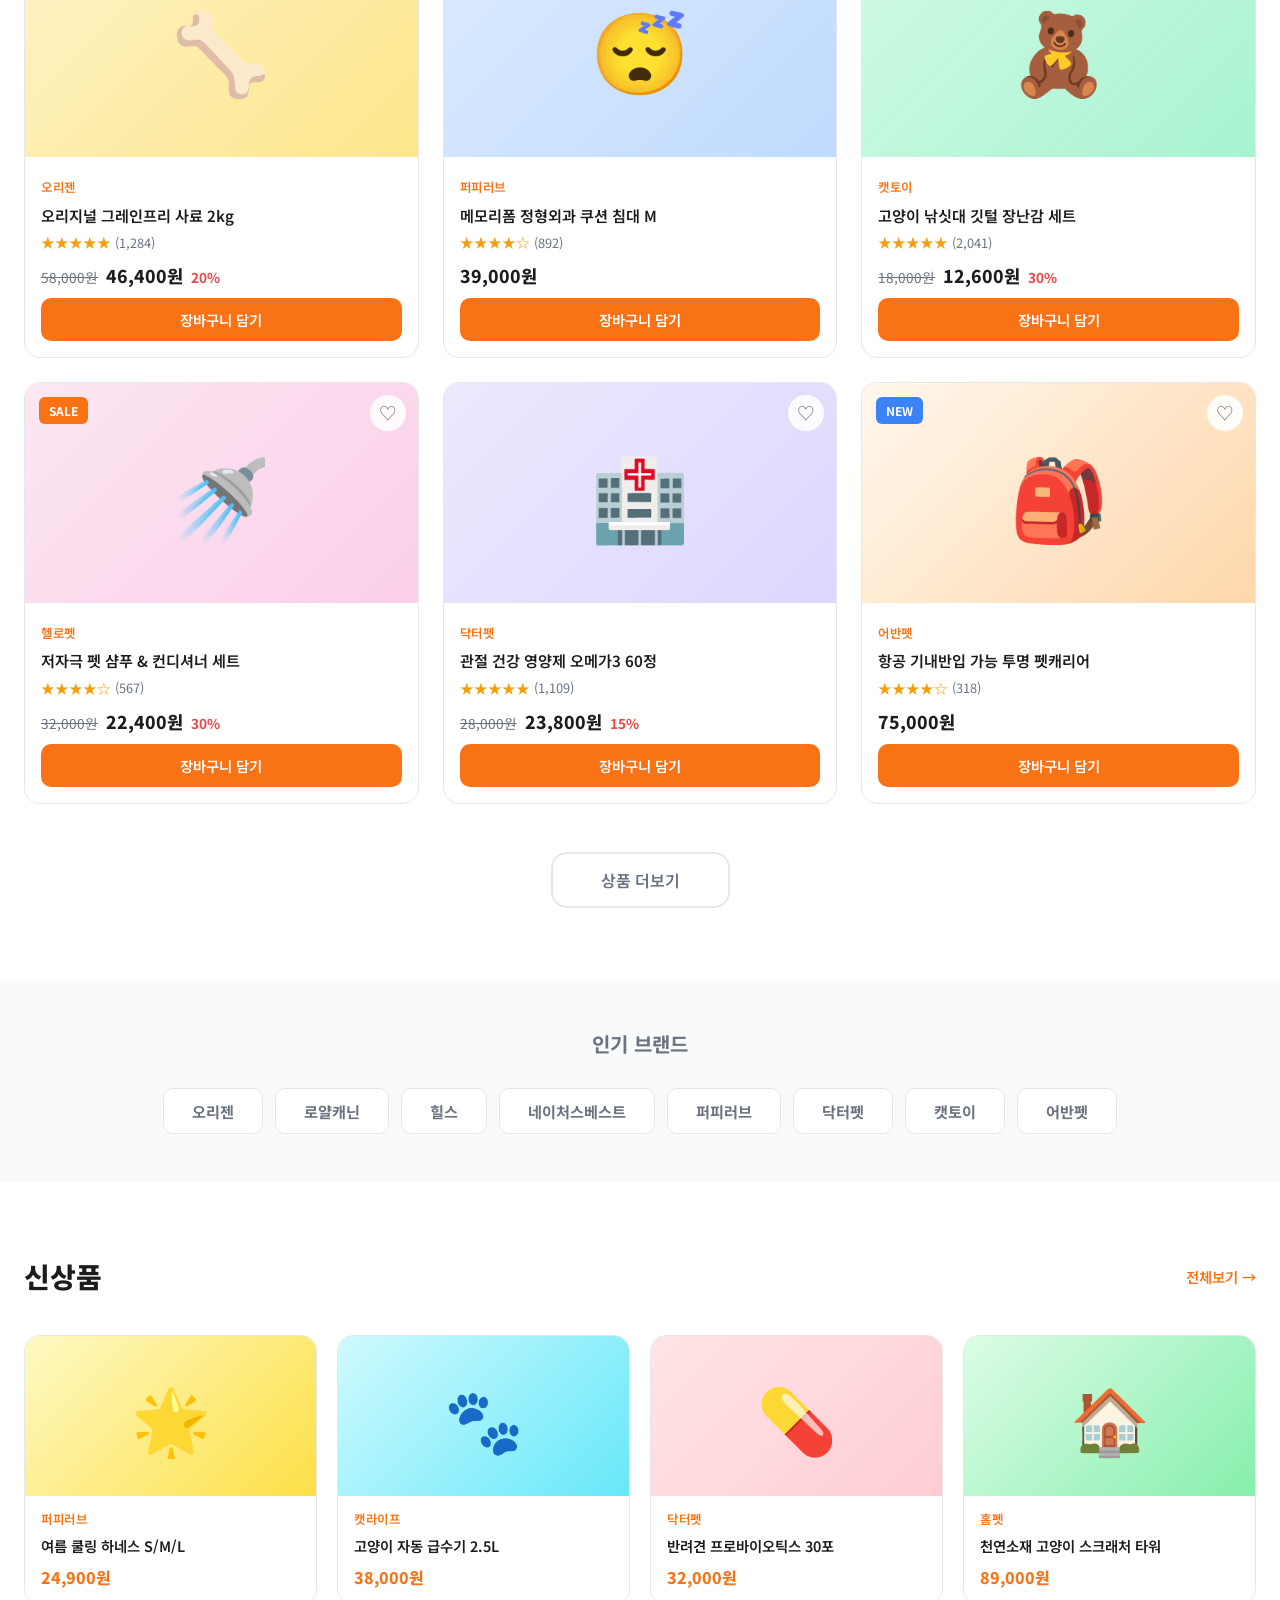
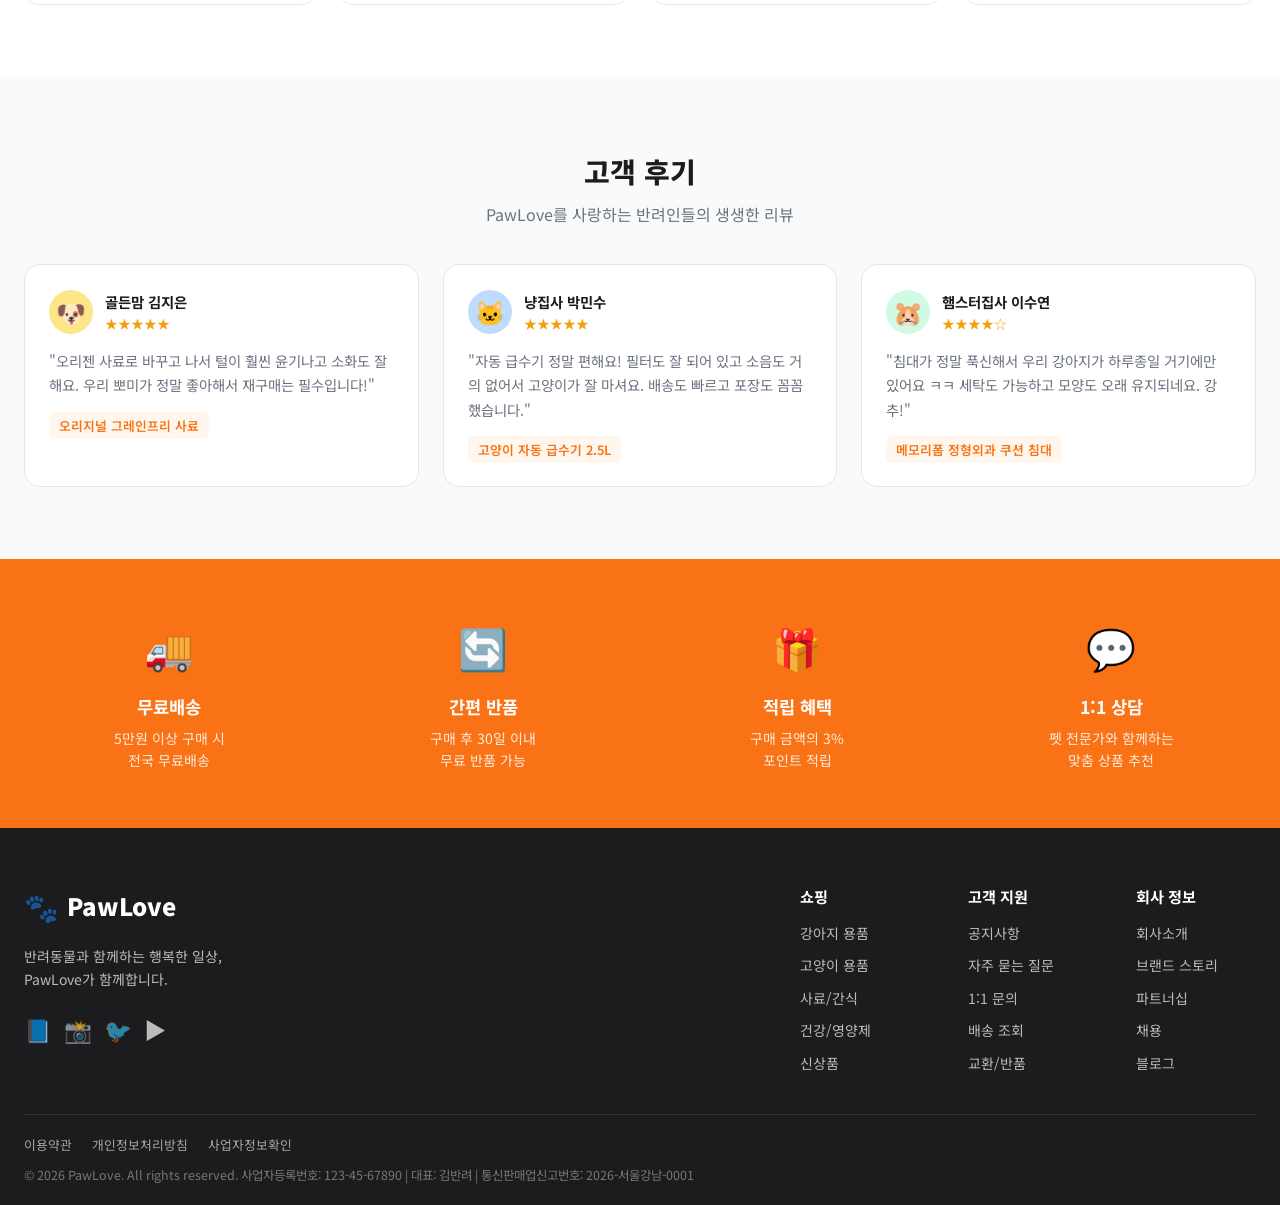
==== commit db03983b: "Remove unused search button from header menu Co-Authored-By: Claude Sonnet 4.6 <noreply@anthropic.co" ====
--- a/index.html
+++ b/index.html
@@ -33,9 +33,6 @@
       </nav>
 
       <div class="header-actions">
-        <button class="icon-btn" title="검색">
-          <svg width="22" height="22" viewBox="0 0 24 24" fill="none" stroke="currentColor" stroke-width="2"><circle cx="11" cy="11" r="8"/><path d="m21 21-4.35-4.35"/></svg>
-        </button>
         <button class="icon-btn" title="찜목록">
           <svg width="22" height="22" viewBox="0 0 24 24" fill="none" stroke="currentColor" stroke-width="2"><path d="M20.84 4.61a5.5 5.5 0 0 0-7.78 0L12 5.67l-1.06-1.06a5.5 5.5 0 0 0-7.78 7.78l1.06 1.06L12 21.23l7.78-7.78 1.06-1.06a5.5 5.5 0 0 0 0-7.78z"/></svg>
         </button>
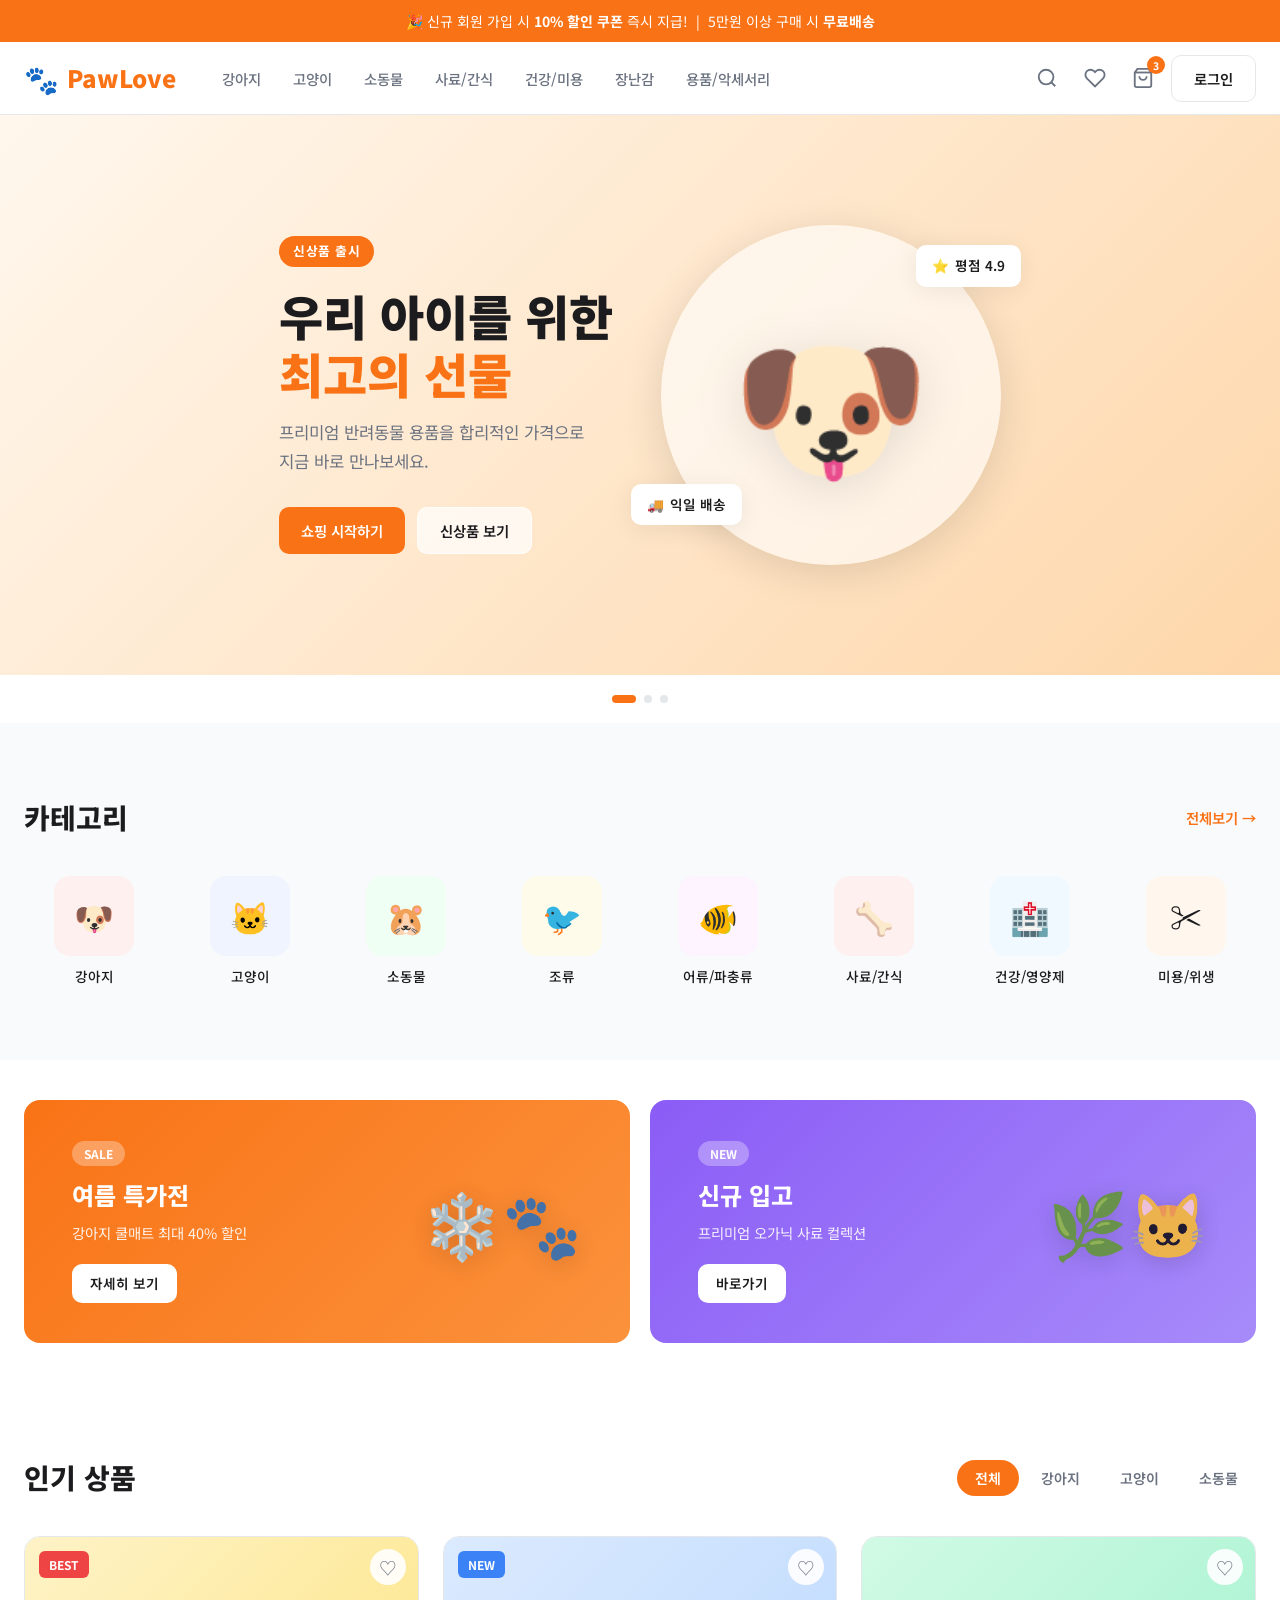
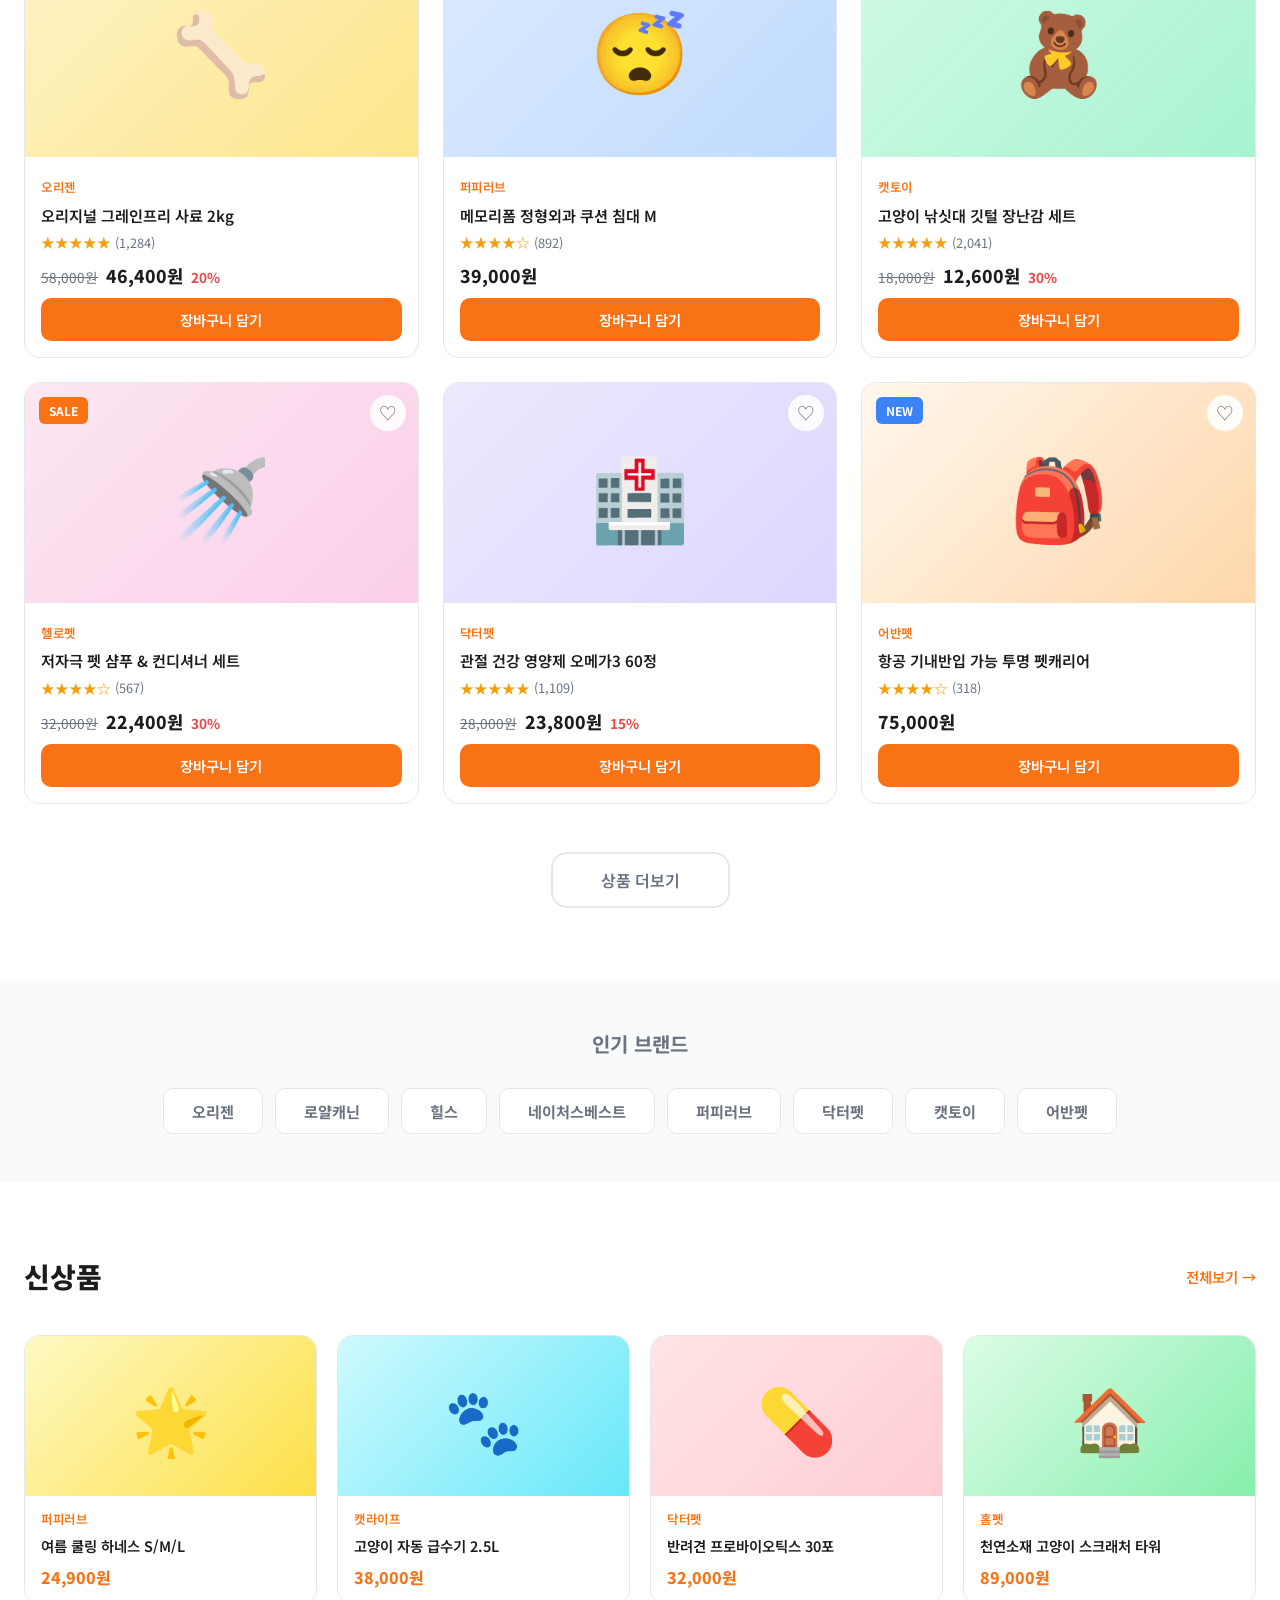
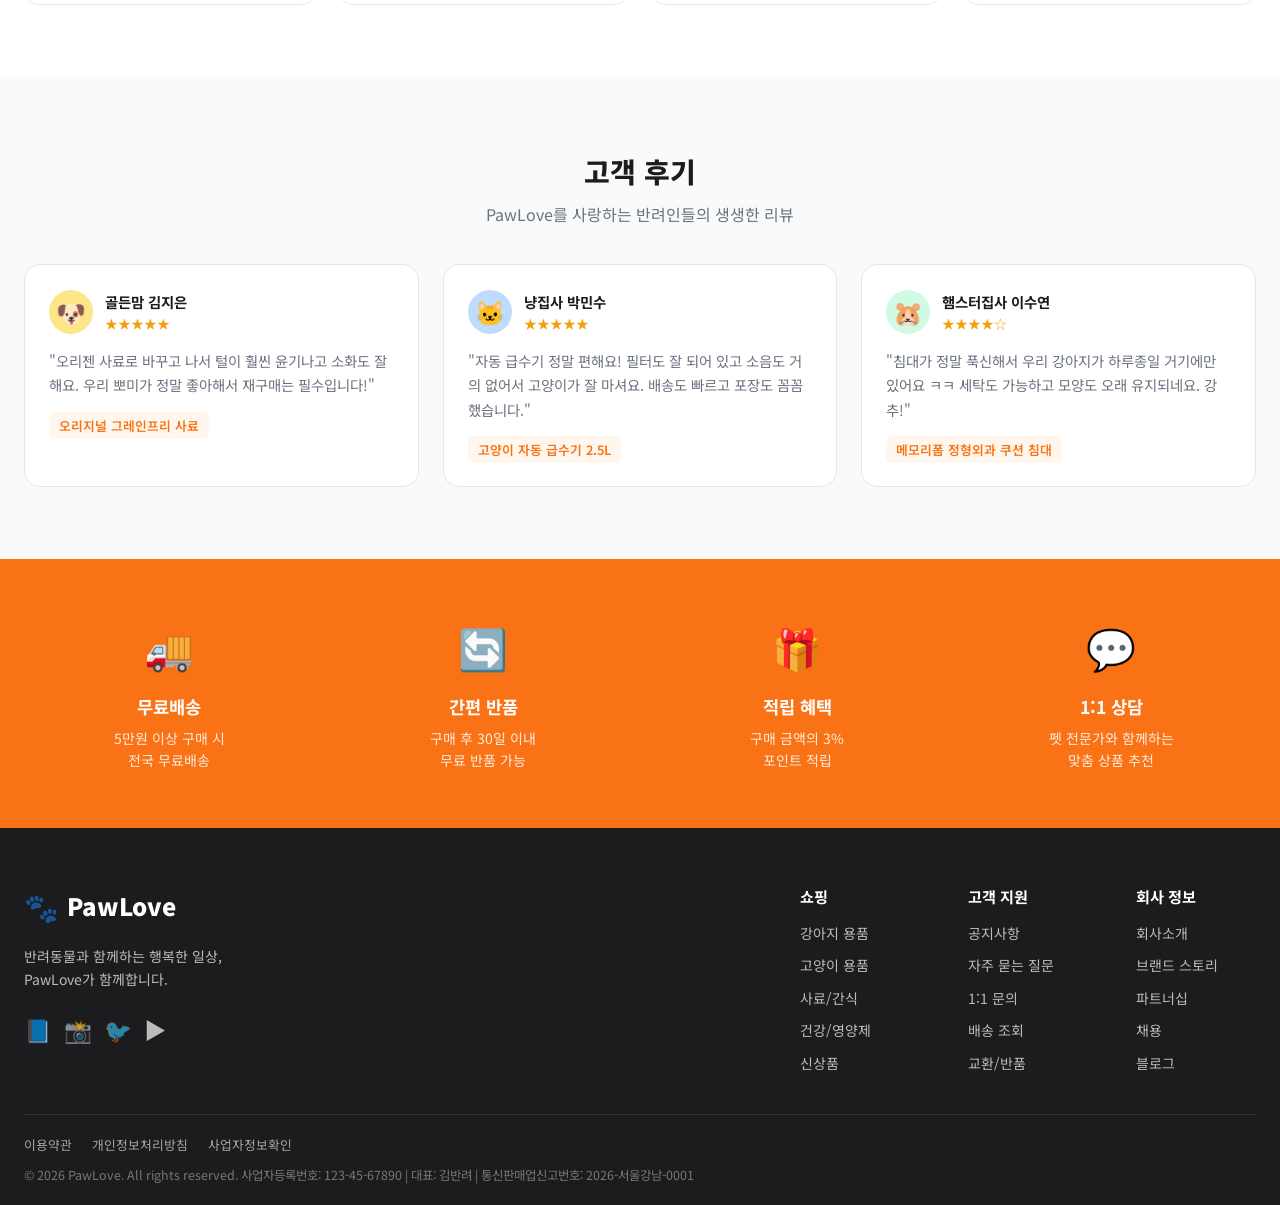
==== commit 1ba7abc8: "Revert "Remove unused search button from header menu" This reverts commit db03983be3bf19113cabc104c3" ====
--- a/index.html
+++ b/index.html
@@ -33,6 +33,9 @@
       </nav>
 
       <div class="header-actions">
+        <button class="icon-btn" title="검색">
+          <svg width="22" height="22" viewBox="0 0 24 24" fill="none" stroke="currentColor" stroke-width="2"><circle cx="11" cy="11" r="8"/><path d="m21 21-4.35-4.35"/></svg>
+        </button>
         <button class="icon-btn" title="찜목록">
           <svg width="22" height="22" viewBox="0 0 24 24" fill="none" stroke="currentColor" stroke-width="2"><path d="M20.84 4.61a5.5 5.5 0 0 0-7.78 0L12 5.67l-1.06-1.06a5.5 5.5 0 0 0-7.78 7.78l1.06 1.06L12 21.23l7.78-7.78 1.06-1.06a5.5 5.5 0 0 0 0-7.78z"/></svg>
         </button>
